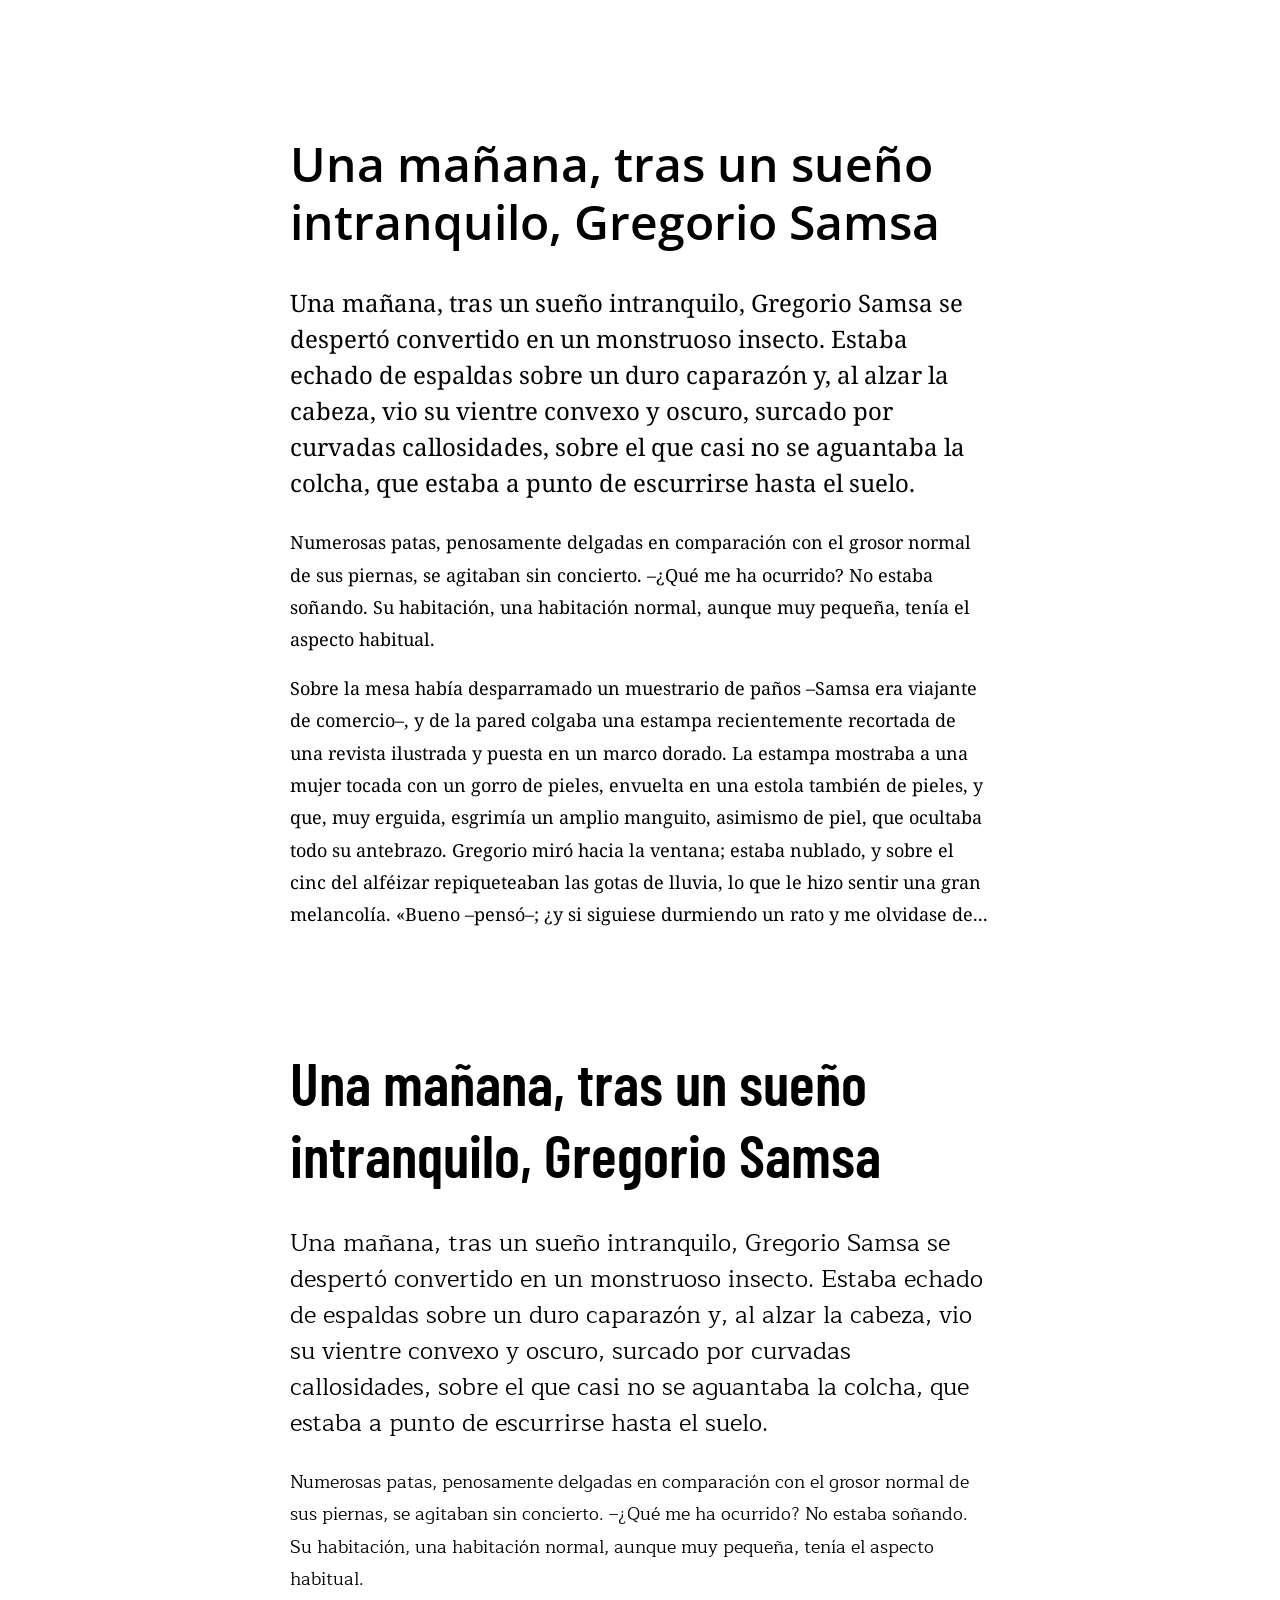
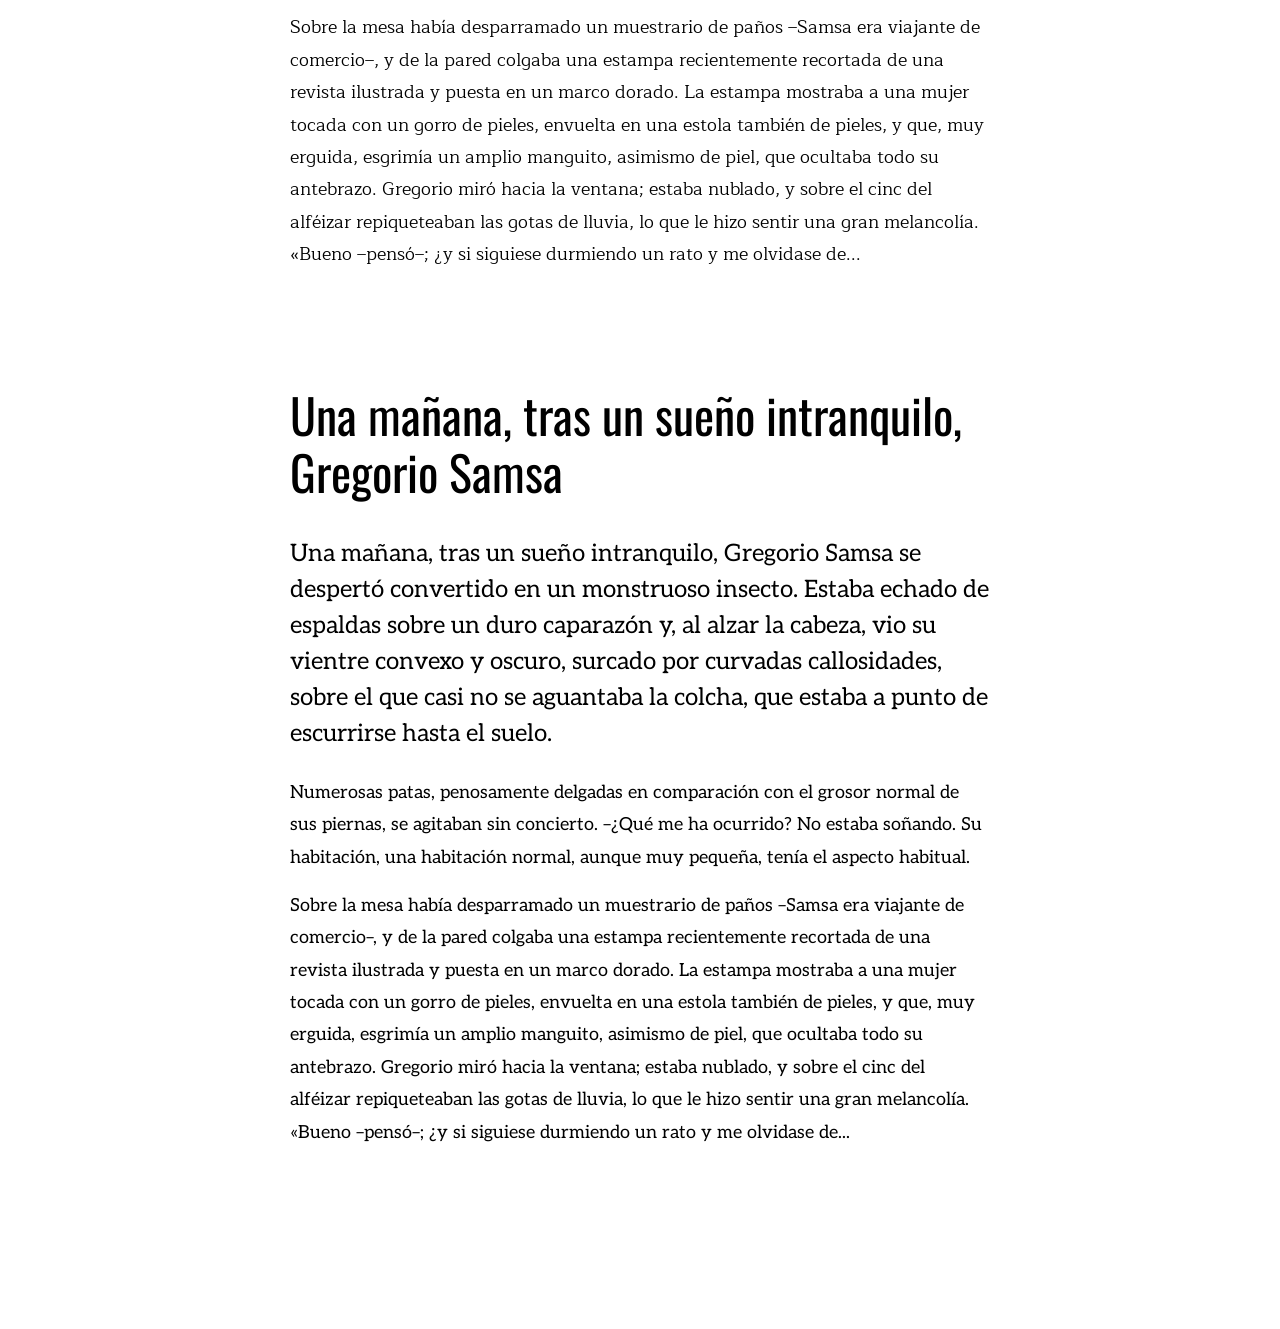
==== index.html @ 842f95c6 "added index file" ====
<!DOCTYPE HTML>
<html lang="en">
  <head>
    <meta charset="utf-8">
    <title>font-test</title>
    <meta name="viewport" content="width=device-width, initial-scale=1">
    <meta name="description" content="Prueba de tipografía para Contexto">
    <meta name="author" content="Guillermo Solano">

<!-- CSS -->

    <link href="css/bootstrap.min.css" rel="stylesheet">
    <link rel="stylesheet" type="text/css" href="css/test.css">
    <link rel="stylesheet" href="https://use.fontawesome.com/releases/v5.7.1/css/all.css" integrity="sha384-fnmOCqbTlWIlj8LyTjo7mOUStjsKC4pOpQbqyi7RrhN7udi9RwhKkMHpvLbHG9Sr" crossorigin="anonymous">
    <link rel="shortcut icon" href="img/gs.ico">
  </head>

<body>
  <div>

<!-- PORTAFOLIO -->

<section id="form">
    <div class="container">
        <div class="row">
            <div class="quiz col-xl-8 offset-xl-2" id="option-1">
                <div class="questions col-xl-12 header">
                    <h1>Una mañana, tras un sueño intranquilo, Gregorio Samsa </h1>
<!--                     <h2>Nunc nec sapien in nunc interdum faucibus eget condimentum nisl.</h2>
                    <h3>Nunc nec sapien in nunc interdum faucibus eget condimentum nisl.</h3>
                    <h4>Nunc nec sapien in nunc interdum faucibus eget condimentum nisl.</h4>
                    <h5>Nunc nec sapien in nunc interdum faucibus eget condimentum nisl.</h5>
                    <h6>Nunc nec sapien in nunc interdum faucibus eget condimentum nisl.</h6> -->
                </div>
                <div class="questions col-xl-12 par-1">
                    <p>Una mañana, tras un sueño intranquilo, Gregorio Samsa se despertó convertido en un monstruoso insecto. Estaba echado de espaldas sobre un duro caparazón y, al alzar la cabeza, vio su vientre convexo y oscuro, surcado por curvadas callosidades, sobre el que casi no se aguantaba la colcha, que estaba a punto de escurrirse hasta el suelo.</p>
                </div>
                <div class="questions col-xl-12 par-2">
                    <p>Numerosas patas, penosamente delgadas en comparación con el grosor normal de sus piernas, se agitaban sin concierto. –¿Qué me ha ocurrido? No estaba soñando. Su habitación, una habitación normal, aunque muy pequeña, tenía el aspecto habitual.</p>
                    <p>Sobre la mesa había desparramado un muestrario de paños –Samsa era viajante de comercio–, y de la pared colgaba una estampa recientemente recortada de una revista ilustrada y puesta en un marco dorado. La estampa mostraba a una mujer tocada con un gorro de pieles, envuelta en una estola también de pieles, y que, muy erguida, esgrimía un amplio manguito, asimismo de piel, que ocultaba todo su antebrazo. Gregorio miró hacia la ventana; estaba nublado, y sobre el cinc del alféizar repiqueteaban las gotas de lluvia, lo que le hizo sentir una gran melancolía. «Bueno –pensó–; ¿y si siguiese durmiendo un rato y me olvidase de...</p>
                </div>
            </div>
        </div>
        <div class="row">
            <div class="quiz col-xl-8 offset-xl-2" id="option-2">
                <div class="questions col-xl-12 header">
                    <h1>Una mañana, tras un sueño intranquilo, Gregorio Samsa </h1>
<!--                     <h2>Nunc nec sapien in nunc interdum faucibus eget condimentum nisl.</h2>
                    <h3>Nunc nec sapien in nunc interdum faucibus eget condimentum nisl.</h3>
                    <h4>Nunc nec sapien in nunc interdum faucibus eget condimentum nisl.</h4>
                    <h5>Nunc nec sapien in nunc interdum faucibus eget condimentum nisl.</h5>
                    <h6>Nunc nec sapien in nunc interdum faucibus eget condimentum nisl.</h6> -->
                </div>
                <div class="questions col-xl-12 par-1">
                    <p>Una mañana, tras un sueño intranquilo, Gregorio Samsa se despertó convertido en un monstruoso insecto. Estaba echado de espaldas sobre un duro caparazón y, al alzar la cabeza, vio su vientre convexo y oscuro, surcado por curvadas callosidades, sobre el que casi no se aguantaba la colcha, que estaba a punto de escurrirse hasta el suelo.</p>
                </div>
                <div class="questions col-xl-12 par-2">
                    <p>Numerosas patas, penosamente delgadas en comparación con el grosor normal de sus piernas, se agitaban sin concierto. –¿Qué me ha ocurrido? No estaba soñando. Su habitación, una habitación normal, aunque muy pequeña, tenía el aspecto habitual.</p>
                    <p>Sobre la mesa había desparramado un muestrario de paños –Samsa era viajante de comercio–, y de la pared colgaba una estampa recientemente recortada de una revista ilustrada y puesta en un marco dorado. La estampa mostraba a una mujer tocada con un gorro de pieles, envuelta en una estola también de pieles, y que, muy erguida, esgrimía un amplio manguito, asimismo de piel, que ocultaba todo su antebrazo. Gregorio miró hacia la ventana; estaba nublado, y sobre el cinc del alféizar repiqueteaban las gotas de lluvia, lo que le hizo sentir una gran melancolía. «Bueno –pensó–; ¿y si siguiese durmiendo un rato y me olvidase de...</p>
                </div>
            </div>
        </div>
        <div class="row">
            <div class="quiz col-xl-8 offset-xl-2" id="option-3">
                <div class="questions col-xl-12 header">
                    <h1>Una mañana, tras un sueño intranquilo, Gregorio Samsa </h1>
<!--                     <h2>Nunc nec sapien in nunc interdum faucibus eget condimentum nisl.</h2>
                    <h3>Nunc nec sapien in nunc interdum faucibus eget condimentum nisl.</h3>
                    <h4>Nunc nec sapien in nunc interdum faucibus eget condimentum nisl.</h4>
                    <h5>Nunc nec sapien in nunc interdum faucibus eget condimentum nisl.</h5>
                    <h6>Nunc nec sapien in nunc interdum faucibus eget condimentum nisl.</h6> -->
                </div>
                <div class="questions col-xl-12 par-1">
                    <p>Una mañana, tras un sueño intranquilo, Gregorio Samsa se despertó convertido en un monstruoso insecto. Estaba echado de espaldas sobre un duro caparazón y, al alzar la cabeza, vio su vientre convexo y oscuro, surcado por curvadas callosidades, sobre el que casi no se aguantaba la colcha, que estaba a punto de escurrirse hasta el suelo.</p>
                </div>
                <div class="questions col-xl-12 par-2">
                    <p>Numerosas patas, penosamente delgadas en comparación con el grosor normal de sus piernas, se agitaban sin concierto. –¿Qué me ha ocurrido? No estaba soñando. Su habitación, una habitación normal, aunque muy pequeña, tenía el aspecto habitual.</p>
                    <p>Sobre la mesa había desparramado un muestrario de paños –Samsa era viajante de comercio–, y de la pared colgaba una estampa recientemente recortada de una revista ilustrada y puesta en un marco dorado. La estampa mostraba a una mujer tocada con un gorro de pieles, envuelta en una estola también de pieles, y que, muy erguida, esgrimía un amplio manguito, asimismo de piel, que ocultaba todo su antebrazo. Gregorio miró hacia la ventana; estaba nublado, y sobre el cinc del alféizar repiqueteaban las gotas de lluvia, lo que le hizo sentir una gran melancolía. «Bueno –pensó–; ¿y si siguiese durmiendo un rato y me olvidase de...</p>
                </div>
            </div>
        </div>
    </div>
</section>



<!-- JAVASCRIPT -->

    <script src="js/bootstrap.min.js"></script>
<!--     <script>
        var submitAnswer = function() {

            var radios = document.getElementsByName('customRadio');
            var val= "";

            for (var i = 0, length = radios.length; i < length; i++) {
                if (radios[i].checked) {
                    val = radios[i].value;
                    break;
                }
            }
            if (val == "" ) {
                alert('Selecciona una respuesta');
            } else if ( val == "Acertado" ) {
                window.location.assign("bio.html");
            } else if ( val == "Irrelevante" ) {
                window.location.assign("sleeping-user.html");
            } else if ( val == "Bonito" ) {
                window.location.assign("nice-design.html");
            } else {
                window.location.assign("wiki-def.html");
              }
            };
    </script> -->


  </body>
</html>
---- css/test.css ----
@import url('https://fonts.googleapis.com/css?family=Open+Sans:300,400,600,700');
@import url('https://fonts.googleapis.com/css?family=Noto+Serif&display=swap');
@import url('https://fonts.googleapis.com/css?family=Maitree&display=swap');
@import url('https://fonts.googleapis.com/css?family=Noto+Sans&display=swap');
@import url('https://fonts.googleapis.com/css?family=Aleo:300|Merriweather:300&display=swap');
@import url('https://fonts.googleapis.com/css?family=Oswald&display=swap');
@import url('https://fonts.googleapis.com/css?family=Barlow+Condensed|Roboto+Condensed&display=swap');

body {
    margin-top: 0;
    position: relative;
    width: 100%;
    background-color: #fff;
    color: #000;
    font-size: 16px;
}

h1,
h2,
h3,
h4,
h5,
h6 {
    font-weight:400;
}

.section-header .section-title {
    font-size: 44px;
    color: #272727;
    text-transform: uppercase;
    position: relative;
    padding-bottom: 20px;
    margin: 0 0 20px;
}

.container-fluid {
    padding: 0 -15px 0 -15px;
    margin-bottom: 0;
    margin-top: 0;
    width: inherit;
}

/* -- STUFF -- */

@media (min-width: 1500px) {

    /* --- FORM --- */
    #form {
        margin: 100px 0;
        height: 100%;
        background-color: #fff;
    }

    /*OPTION 1*/

    #form #option-1 .header h1, h2, h3, h4, h5, h6 {
        margin: 35px 0;
        font-size: 48px;
        font-family: 'Open sans', sans-serif;
        font-weight: 600;
        line-height: 1.2;
    }
    #form #option-1 .par-1 {
        font-family: 'Noto serif', serif;
        margin: 25px 0;
        line-height: 1.5;
        font-size: 24px;
    }
    #form #option-1 .par-2 {
        font-family: 'Noto serif', serif;
        margin: 15px 0 80px 0;
        line-height: 1.8;
        font-size: 18px;
    }

    /*OPTION 2*/
        
    #form #option-2 .header h1, h2, h3, h4, h5, h6 {
        margin: 35px 0;
        font-size: 60px;
        font-family: 'Barlow Condensed', sans-serif;
        font-weight: 600;
        line-height: 1.2;
    }
    #form #option-2 .par-1 {
        font-family: 'Maitree', serif;
        margin: 25px 0;
        line-height: 1.5;
        font-size: 24px;
    }
    #form #option-2 .par-2 {
        font-family: 'Maitree', serif;
        margin: 15px 0 80px 0;
        line-height: 1.8;
        font-size: 18px;
    }

    /*OPTION 3*/
    
    #form #option-3 .header h1, h2, h3, h4, h5, h6 {
        margin: 35px 0;
        font-size: 48px;
        font-family: 'Oswald', serif;
        line-height: 1.2;
    }
    #form #option-3 .par-1 {
        font-family: 'Aleo', serif;
        margin: 25px 0;
        line-height: 1.5;
        font-size: 24px;
    }
    #form #option-3 .par-2 {
        font-family: 'Aleo', serif;
        margin: 15px 0 80px 0;
        line-height: 1.8;
        font-size: 18px;
    }
}

@media (min-width: 1200px) and (max-width: 1499px) {

    /* --- FORM --- */
    #form {
        margin: 100px 0;
        height: 100%;
        background-color: #fff;
    }

    /*OPTION 1*/

    #form #option-1 .header h1, h2, h3, h4, h5, h6 {
        margin: 35px 0;
        font-size: 48px;
        font-family: 'Open sans', sans-serif;
        font-weight: 600;
        line-height: 1.2;
    }
    #form #option-1 .par-1 {
        font-family: 'Noto serif', serif;
        margin: 25px 0;
        line-height: 1.5;
        font-size: 24px;
    }
    #form #option-1 .par-2 {
        font-family: 'Noto serif', serif;
        margin: 15px 0 80px 0;
        line-height: 1.8;
        font-size: 18px;
    }

    /*OPTION 2*/
        
    #form #option-2 .header h1, h2, h3, h4, h5, h6 {
        margin: 35px 0;
        font-size: 60px;
        font-family: 'Barlow Condensed', sans-serif;
        font-weight: 600;
        line-height: 1.2;
    }
    #form #option-2 .par-1 {
        font-family: 'Maitree', serif;
        margin: 25px 0;
        line-height: 1.5;
        font-size: 24px;
    }
    #form #option-2 .par-2 {
        font-family: 'Maitree', serif;
        margin: 15px 0 80px 0;
        line-height: 1.8;
        font-size: 18px;
    }

    /*OPTION 3*/
    
    #form #option-3 .header h1, h2, h3, h4, h5, h6 {
        margin: 35px 0;
        font-size: 48px;
        font-family: 'Oswald', serif;
        line-height: 1.2;
    }
    #form #option-3 .par-1 {
        font-family: 'Aleo', serif;
        margin: 25px 0;
        line-height: 1.5;
        font-size: 24px;
    }
    #form #option-3 .par-2 {
        font-family: 'Aleo', serif;
        margin: 15px 0 80px 0;
        line-height: 1.8;
        font-size: 18px;
    }
}

@media (min-width: 992px) and (max-width: 1199px) {


    #form {
        margin: 100px 0;
        height: 100%;
        background-color: #fff;
    }

    /*OPTION 1*/

    #form #option-1 .header h1, h2, h3, h4, h5, h6 {
        margin: 35px 0;
        font-size: 48px;
        font-family: 'Open sans', sans-serif;
        font-weight: 600;
        line-height: 1.2;
    }
    #form #option-1 .par-1 {
        font-family: 'Noto serif', serif;
        margin: 25px 0;
        line-height: 1.5;
        font-size: 24px;
    }
    #form #option-1 .par-2 {
        font-family: 'Noto serif', serif;
        margin: 15px 0 80px 0;
        line-height: 1.8;
        font-size: 18px;
    }

    /*OPTION 2*/
        
    #form #option-2 .header h1, h2, h3, h4, h5, h6 {
        margin: 35px 0;
        font-size: 60px;
        font-family: 'Barlow Condensed', sans-serif;
        font-weight: 600;
        line-height: 1.2;
    }
    #form #option-2 .par-1 {
        font-family: 'Maitree', serif;
        margin: 25px 0;
        line-height: 1.5;
        font-size: 24px;
    }
    #form #option-2 .par-2 {
        font-family: 'Maitree', serif;
        margin: 15px 0 80px 0;
        line-height: 1.8;
        font-size: 18px;
    }

    /*OPTION 3*/
    
    #form #option-3 .header h1, h2, h3, h4, h5, h6 {
        margin: 35px 0;
        font-size: 48px;
        font-family: 'Oswald', serif;
        line-height: 1.2;
    }
    #form #option-3 .par-1 {
        font-family: 'Aleo', serif;
        margin: 25px 0;
        line-height: 1.5;
        font-size: 24px;
    }
    #form #option-3 .par-2 {
        font-family: 'Aleo', serif;
        margin: 15px 0 80px 0;
        line-height: 1.8;
        font-size: 18px;
    }
}

@media (min-width: 768px) and (max-width: 991px) {

  /* --- FORM --- */
    #form {
        margin: 100px 0;
        height: 100%;
        background-color: #fff;
    }

    /*OPTION 1*/

    #form #option-1 .header h1, h2, h3, h4, h5, h6 {
        margin: 35px 0;
        font-size: 48px;
        font-family: 'Open sans', sans-serif;
        font-weight: 600;
        line-height: 1.2;
    }
    #form #option-1 .par-1 {
        font-family: 'Noto serif', serif;
        margin: 25px 0;
        line-height: 1.5;
        font-size: 24px;
    }
    #form #option-1 .par-2 {
        font-family: 'Noto serif', serif;
        margin: 15px 0 80px 0;
        line-height: 1.8;
        font-size: 18px;
    }

    /*OPTION 2*/
        
    #form #option-2 .header h1, h2, h3, h4, h5, h6 {
        margin: 35px 0;
        font-size: 60px;
        font-family: 'Barlow Condensed', sans-serif;
        font-weight: 600;
        line-height: 1.2;
    }
    #form #option-2 .par-1 {
        font-family: 'Maitree', serif;
        margin: 25px 0;
        line-height: 1.5;
        font-size: 24px;
    }
    #form #option-2 .par-2 {
        font-family: 'Maitree', serif;
        margin: 15px 0 80px 0;
        line-height: 1.8;
        font-size: 18px;
    }

    /*OPTION 3*/
    
    #form #option-3 .header h1, h2, h3, h4, h5, h6 {
        margin: 35px 0;
        font-size: 48px;
        font-family: 'Oswald', serif;
        line-height: 1.2;
    }
    #form #option-3 .par-1 {
        font-family: 'Aleo', serif;
        margin: 25px 0;
        line-height: 1.5;
        font-size: 24px;
    }
    #form #option-3 .par-2 {
        font-family: 'Aleo', serif;
        margin: 15px 0 80px 0;
        line-height: 1.8;
        font-size: 18px;
    }
}

@media (min-width: 576px) and (max-width: 767px) {

 /* --- FORM --- */
    #form {
        margin: 100px 0;
        height: 100%;
        background-color: #fff;
    }

    /*OPTION 1*/

    #form #option-1 .header h1, h2, h3, h4, h5, h6 {
        margin: 35px 0;
        font-size: 48px;
        font-family: 'Open sans', sans-serif;
        font-weight: 600;
        line-height: 1.2;
    }
    #form #option-1 .par-1 {
        font-family: 'Noto serif', serif;
        margin: 25px 0;
        line-height: 1.5;
        font-size: 24px;
    }
    #form #option-1 .par-2 {
        font-family: 'Noto serif', serif;
        margin: 15px 0 80px 0;
        line-height: 1.8;
        font-size: 18px;
    }

    /*OPTION 2*/
        
    #form #option-2 .header h1, h2, h3, h4, h5, h6 {
        margin: 35px 0;
        font-size: 60px;
        font-family: 'Barlow Condensed', sans-serif;
        font-weight: 600;
        line-height: 1.2;
    }
    #form #option-2 .par-1 {
        font-family: 'Maitree', serif;
        margin: 25px 0;
        line-height: 1.5;
        font-size: 24px;
    }
    #form #option-2 .par-2 {
        font-family: 'Maitree', serif;
        margin: 15px 0 80px 0;
        line-height: 1.8;
        font-size: 18px;
    }

    /*OPTION 3*/
    
    #form #option-3 .header h1, h2, h3, h4, h5, h6 {
        margin: 35px 0;
        font-size: 48px;
        font-family: 'Oswald', serif;
        line-height: 1.2;
    }
    #form #option-3 .par-1 {
        font-family: 'Aleo', serif;
        margin: 25px 0;
        line-height: 1.5;
        font-size: 24px;
    }
    #form #option-3 .par-2 {
        font-family: 'Aleo', serif;
        margin: 15px 0 80px 0;
        line-height: 1.8;
        font-size: 18px;
    }
}

@media (min-width: 375px) and (max-width: 575px) {

  /* --- FORM --- */
    #form {
        margin: 100px 0;
        height: 100%;
        background-color: #fff;
    }

    /*OPTION 1*/

    #form #option-1 .header h1, h2, h3, h4, h5, h6 {
        margin: 35px 0;
        font-size: 48px;
        font-family: 'Open sans', sans-serif;
        font-weight: 600;
        line-height: 1.2;
    }
    #form #option-1 .par-1 {
        font-family: 'Noto serif', serif;
        margin: 25px 0;
        line-height: 1.5;
        font-size: 24px;
    }
    #form #option-1 .par-2 {
        font-family: 'Noto serif', serif;
        margin: 15px 0 80px 0;
        line-height: 1.8;
        font-size: 18px;
    }

    /*OPTION 2*/
        
    #form #option-2 .header h1, h2, h3, h4, h5, h6 {
        margin: 35px 0;
        font-size: 60px;
        font-family: 'Barlow Condensed', sans-serif;
        font-weight: 600;
        line-height: 1.2;
    }
    #form #option-2 .par-1 {
        font-family: 'Maitree', serif;
        margin: 25px 0;
        line-height: 1.5;
        font-size: 24px;
    }
    #form #option-2 .par-2 {
        font-family: 'Maitree', serif;
        margin: 15px 0 80px 0;
        line-height: 1.8;
        font-size: 18px;
    }

    /*OPTION 3*/
    
    #form #option-3 .header h1, h2, h3, h4, h5, h6 {
        margin: 35px 0;
        font-size: 48px;
        font-family: 'Oswald', serif;
        line-height: 1.2;
    }
    #form #option-3 .par-1 {
        font-family: 'Aleo', serif;
        margin: 25px 0;
        line-height: 1.5;
        font-size: 24px;
    }
    #form #option-3 .par-2 {
        font-family: 'Aleo', serif;
        margin: 15px 0 80px 0;
        line-height: 1.8;
        font-size: 18px;
    }
}

@media (max-width: 374px) {

 /* --- FORM --- */
    #form {
        margin: 100px 0;
        height: 100%;
        background-color: #fff;
    }

    /*OPTION 1*/

    #form #option-1 .header h1, h2, h3, h4, h5, h6 {
        margin: 35px 0;
        font-size: 36px;
        font-family: 'Open sans', sans-serif;
        font-weight: 600;
        line-height: 1.2;
    }
    #form #option-1 .par-1 {
        font-family: 'Noto serif', serif;
        margin: 25px 0;
        line-height: 1.5;
        font-size: 20px;
    }
    #form #option-1 .par-2 {
        font-family: 'Noto serif', serif;
        margin: 15px 0 80px 0;
        line-height: 1.8;
        font-size: 16px;
    }

    /*OPTION 2*/
        
    #form #option-2 .header h1, h2, h3, h4, h5, h6 {
        margin: 35px 0;
        font-size: 40px;
        font-family: 'Barlow Condensed', sans-serif;
        font-weight: 600;
        line-height: 1.2;
    }
    #form #option-2 .par-1 {
        font-family: 'Maitree', serif;
        margin: 25px 0;
        line-height: 1.5;
        font-size: 20px;
    }
    #form #option-2 .par-2 {
        font-family: 'Maitree', serif;
        margin: 15px 0 80px 0;
        line-height: 1.8;
        font-size: 16px;
    }

    /*OPTION 3*/
    
    #form #option-3 .header h1, h2, h3, h4, h5, h6 {
        margin: 35px 0;
        font-size: 40px;
        font-family: 'Oswald', serif;
        line-height: 1.2;
    }
    #form #option-3 .par-1 {
        font-family: 'Aleo', serif;
        margin: 25px 0;
        line-height: 1.5;
        font-size: 20px;
    }
    #form #option-3 .par-2 {
        font-family: 'Aleo', serif;
        margin: 15px 0 80px 0;
        line-height: 1.8;
        font-size: 16px;
    }
}
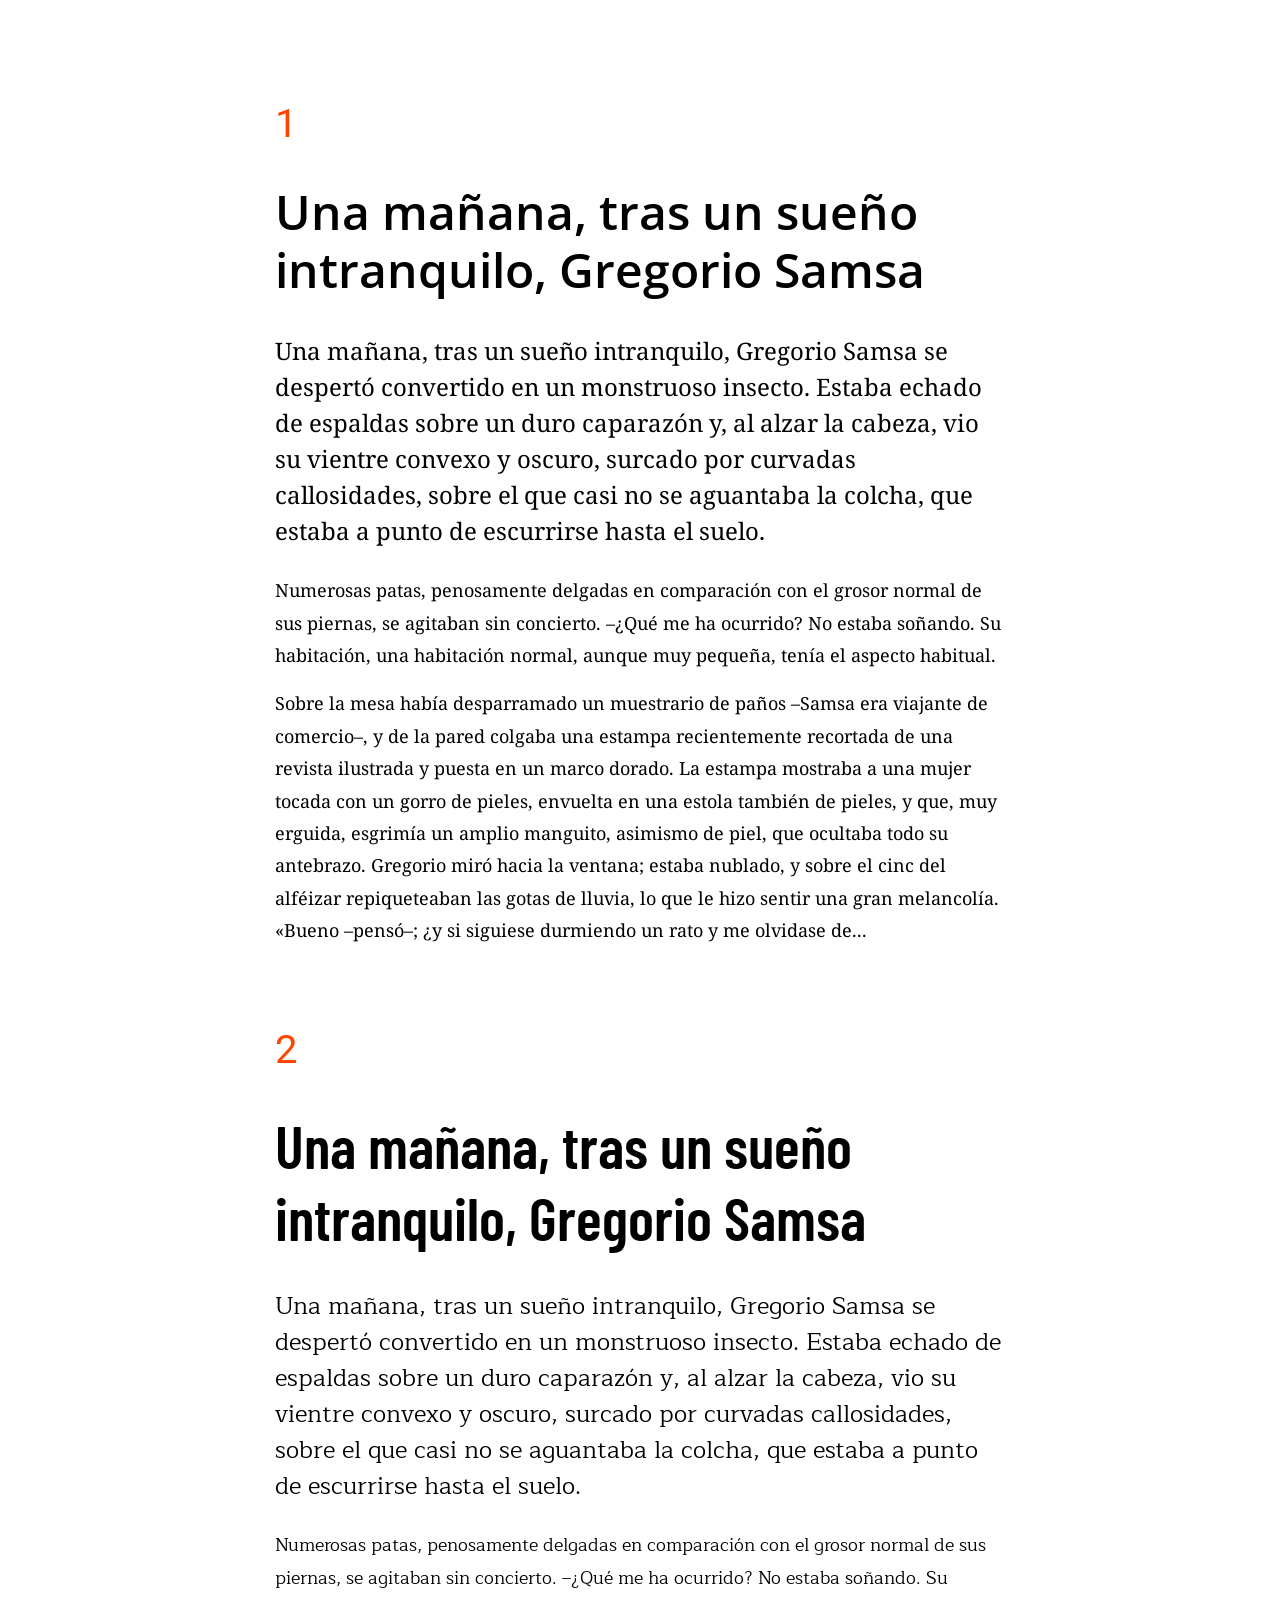
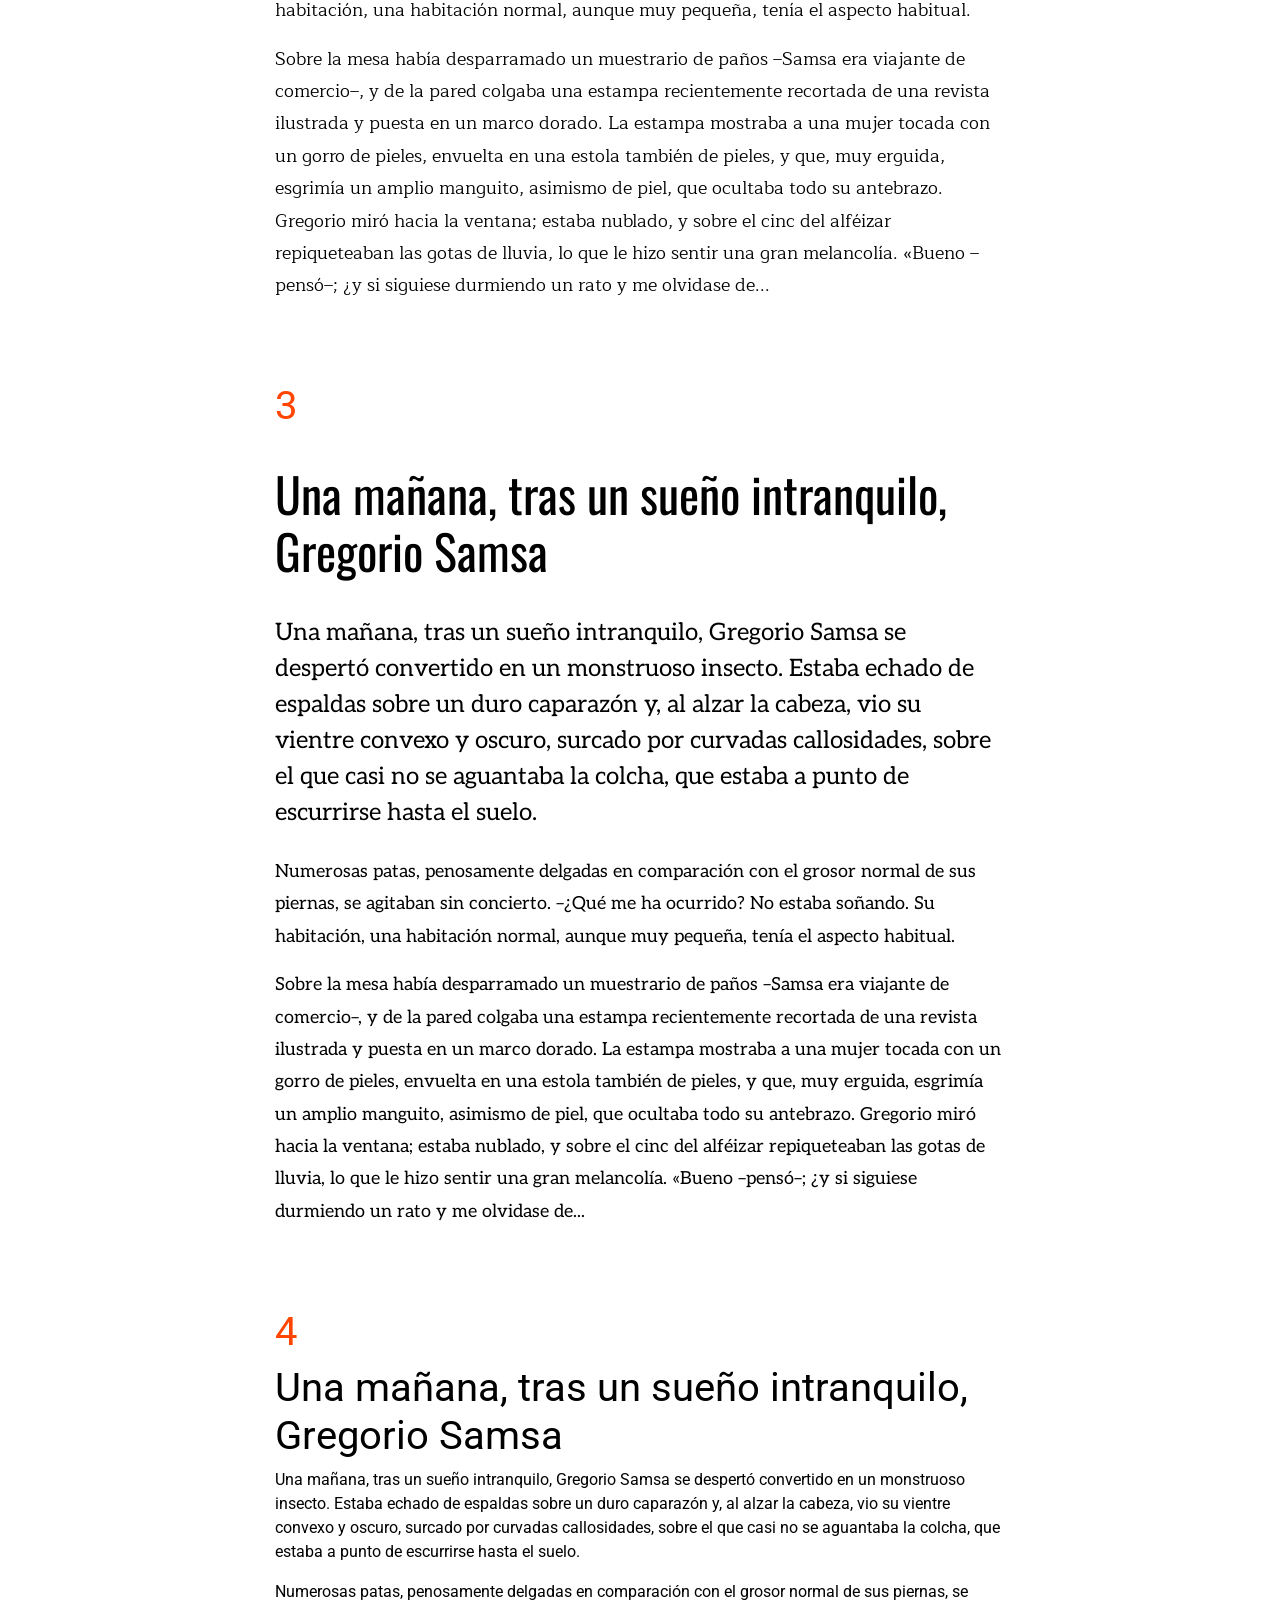
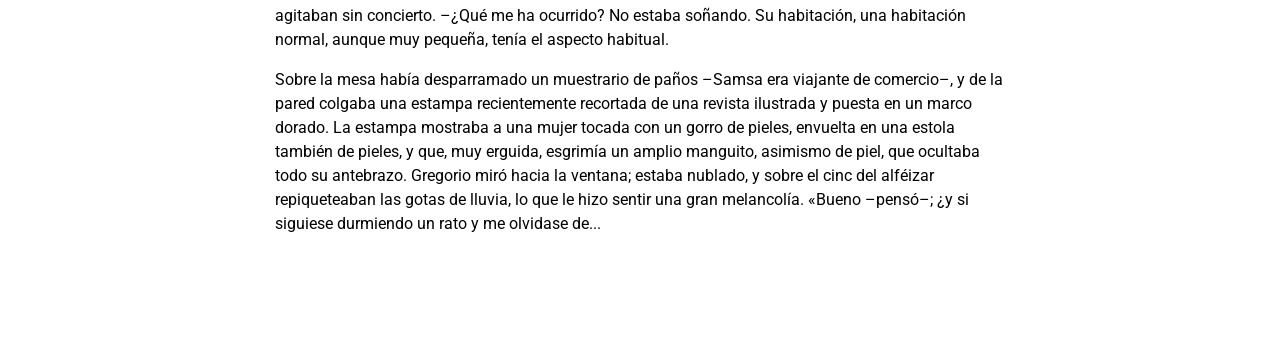
==== commit 54c560e4: "new styles + general fixes" ====
--- a/index.html
+++ b/index.html
@@ -22,65 +22,82 @@
 
 <section id="form">
     <div class="container">
-        <div class="row">
-            <div class="quiz col-xl-8 offset-xl-2" id="option-1">
-                <div class="questions col-xl-12 header">
-                    <h1>Una mañana, tras un sueño intranquilo, Gregorio Samsa </h1>
-<!--                     <h2>Nunc nec sapien in nunc interdum faucibus eget condimentum nisl.</h2>
-                    <h3>Nunc nec sapien in nunc interdum faucibus eget condimentum nisl.</h3>
-                    <h4>Nunc nec sapien in nunc interdum faucibus eget condimentum nisl.</h4>
-                    <h5>Nunc nec sapien in nunc interdum faucibus eget condimentum nisl.</h5>
-                    <h6>Nunc nec sapien in nunc interdum faucibus eget condimentum nisl.</h6> -->
-                </div>
-                <div class="questions col-xl-12 par-1">
-                    <p>Una mañana, tras un sueño intranquilo, Gregorio Samsa se despertó convertido en un monstruoso insecto. Estaba echado de espaldas sobre un duro caparazón y, al alzar la cabeza, vio su vientre convexo y oscuro, surcado por curvadas callosidades, sobre el que casi no se aguantaba la colcha, que estaba a punto de escurrirse hasta el suelo.</p>
-                </div>
-                <div class="questions col-xl-12 par-2">
-                    <p>Numerosas patas, penosamente delgadas en comparación con el grosor normal de sus piernas, se agitaban sin concierto. –¿Qué me ha ocurrido? No estaba soñando. Su habitación, una habitación normal, aunque muy pequeña, tenía el aspecto habitual.</p>
-                    <p>Sobre la mesa había desparramado un muestrario de paños –Samsa era viajante de comercio–, y de la pared colgaba una estampa recientemente recortada de una revista ilustrada y puesta en un marco dorado. La estampa mostraba a una mujer tocada con un gorro de pieles, envuelta en una estola también de pieles, y que, muy erguida, esgrimía un amplio manguito, asimismo de piel, que ocultaba todo su antebrazo. Gregorio miró hacia la ventana; estaba nublado, y sobre el cinc del alféizar repiqueteaban las gotas de lluvia, lo que le hizo sentir una gran melancolía. «Bueno –pensó–; ¿y si siguiese durmiendo un rato y me olvidase de...</p>
-                </div>
-            </div>
-        </div>
-        <div class="row">
-            <div class="quiz col-xl-8 offset-xl-2" id="option-2">
-                <div class="questions col-xl-12 header">
-                    <h1>Una mañana, tras un sueño intranquilo, Gregorio Samsa </h1>
-<!--                     <h2>Nunc nec sapien in nunc interdum faucibus eget condimentum nisl.</h2>
-                    <h3>Nunc nec sapien in nunc interdum faucibus eget condimentum nisl.</h3>
-                    <h4>Nunc nec sapien in nunc interdum faucibus eget condimentum nisl.</h4>
-                    <h5>Nunc nec sapien in nunc interdum faucibus eget condimentum nisl.</h5>
-                    <h6>Nunc nec sapien in nunc interdum faucibus eget condimentum nisl.</h6> -->
-                </div>
-                <div class="questions col-xl-12 par-1">
-                    <p>Una mañana, tras un sueño intranquilo, Gregorio Samsa se despertó convertido en un monstruoso insecto. Estaba echado de espaldas sobre un duro caparazón y, al alzar la cabeza, vio su vientre convexo y oscuro, surcado por curvadas callosidades, sobre el que casi no se aguantaba la colcha, que estaba a punto de escurrirse hasta el suelo.</p>
-                </div>
-                <div class="questions col-xl-12 par-2">
-                    <p>Numerosas patas, penosamente delgadas en comparación con el grosor normal de sus piernas, se agitaban sin concierto. –¿Qué me ha ocurrido? No estaba soñando. Su habitación, una habitación normal, aunque muy pequeña, tenía el aspecto habitual.</p>
-                    <p>Sobre la mesa había desparramado un muestrario de paños –Samsa era viajante de comercio–, y de la pared colgaba una estampa recientemente recortada de una revista ilustrada y puesta en un marco dorado. La estampa mostraba a una mujer tocada con un gorro de pieles, envuelta en una estola también de pieles, y que, muy erguida, esgrimía un amplio manguito, asimismo de piel, que ocultaba todo su antebrazo. Gregorio miró hacia la ventana; estaba nublado, y sobre el cinc del alféizar repiqueteaban las gotas de lluvia, lo que le hizo sentir una gran melancolía. «Bueno –pensó–; ¿y si siguiese durmiendo un rato y me olvidase de...</p>
-                </div>
-            </div>
-        </div>
-        <div class="row">
-            <div class="quiz col-xl-8 offset-xl-2" id="option-3">
-                <div class="questions col-xl-12 header">
-                    <h1>Una mañana, tras un sueño intranquilo, Gregorio Samsa </h1>
-<!--                     <h2>Nunc nec sapien in nunc interdum faucibus eget condimentum nisl.</h2>
-                    <h3>Nunc nec sapien in nunc interdum faucibus eget condimentum nisl.</h3>
-                    <h4>Nunc nec sapien in nunc interdum faucibus eget condimentum nisl.</h4>
-                    <h5>Nunc nec sapien in nunc interdum faucibus eget condimentum nisl.</h5>
-                    <h6>Nunc nec sapien in nunc interdum faucibus eget condimentum nisl.</h6> -->
-                </div>
-                <div class="questions col-xl-12 par-1">
-                    <p>Una mañana, tras un sueño intranquilo, Gregorio Samsa se despertó convertido en un monstruoso insecto. Estaba echado de espaldas sobre un duro caparazón y, al alzar la cabeza, vio su vientre convexo y oscuro, surcado por curvadas callosidades, sobre el que casi no se aguantaba la colcha, que estaba a punto de escurrirse hasta el suelo.</p>
-                </div>
-                <div class="questions col-xl-12 par-2">
-                    <p>Numerosas patas, penosamente delgadas en comparación con el grosor normal de sus piernas, se agitaban sin concierto. –¿Qué me ha ocurrido? No estaba soñando. Su habitación, una habitación normal, aunque muy pequeña, tenía el aspecto habitual.</p>
-                    <p>Sobre la mesa había desparramado un muestrario de paños –Samsa era viajante de comercio–, y de la pared colgaba una estampa recientemente recortada de una revista ilustrada y puesta en un marco dorado. La estampa mostraba a una mujer tocada con un gorro de pieles, envuelta en una estola también de pieles, y que, muy erguida, esgrimía un amplio manguito, asimismo de piel, que ocultaba todo su antebrazo. Gregorio miró hacia la ventana; estaba nublado, y sobre el cinc del alféizar repiqueteaban las gotas de lluvia, lo que le hizo sentir una gran melancolía. «Bueno –pensó–; ¿y si siguiese durmiendo un rato y me olvidase de...</p>
-                </div>
+        <div class="option-title row">
+            <div class="col-xl-8 offset-xl-2 col-md-8 offset-md-2 col-sm-10 offset-1 col-12">
+
+                    <div class="row">
+                        <div class="quiz col-xl-12" id="option-1">
+                            <h1 style="color: #FF4500">1</h1>
+                            <div class="questions header">
+                                <h1>Una mañana, tras un sueño intranquilo, Gregorio Samsa </h1>
+                            </div>
+                            <div class="questions par-1">
+                                <p>Una mañana, tras un sueño intranquilo, Gregorio Samsa se despertó convertido en un monstruoso insecto. Estaba echado de espaldas sobre un duro caparazón y, al alzar la cabeza, vio su vientre convexo y oscuro, surcado por curvadas callosidades, sobre el que casi no se aguantaba la colcha, que estaba a punto de escurrirse hasta el suelo.</p>
+                            </div>
+                            <div class="questions par-2">
+                                <p>Numerosas patas, penosamente delgadas en comparación con el grosor normal de sus piernas, se agitaban sin concierto. –¿Qué me ha ocurrido? No estaba soñando. Su habitación, una habitación normal, aunque muy pequeña, tenía el aspecto habitual.</p>
+                                <p>Sobre la mesa había desparramado un muestrario de paños –Samsa era viajante de comercio–, y de la pared colgaba una estampa recientemente recortada de una revista ilustrada y puesta en un marco dorado. La estampa mostraba a una mujer tocada con un gorro de pieles, envuelta en una estola también de pieles, y que, muy erguida, esgrimía un amplio manguito, asimismo de piel, que ocultaba todo su antebrazo. Gregorio miró hacia la ventana; estaba nublado, y sobre el cinc del alféizar repiqueteaban las gotas de lluvia, lo que le hizo sentir una gran melancolía. «Bueno –pensó–; ¿y si siguiese durmiendo un rato y me olvidase de...</p>
+                            </div>
+                        </div>
+                    </div>
+                    <div class="row">
+                        <div class="quiz col-xl-12" id="option-2">
+                            <h1 style="color: #FF4500">2</h1>
+                            <div class="questions header">
+                                <h1>Una mañana, tras un sueño intranquilo, Gregorio Samsa </h1>
+                            </div>
+                            <div class="questions par-1">
+                                <p>Una mañana, tras un sueño intranquilo, Gregorio Samsa se despertó convertido en un monstruoso insecto. Estaba echado de espaldas sobre un duro caparazón y, al alzar la cabeza, vio su vientre convexo y oscuro, surcado por curvadas callosidades, sobre el que casi no se aguantaba la colcha, que estaba a punto de escurrirse hasta el suelo.</p>
+                            </div>
+                            <div class="questions par-2">
+                                <p>Numerosas patas, penosamente delgadas en comparación con el grosor normal de sus piernas, se agitaban sin concierto. –¿Qué me ha ocurrido? No estaba soñando. Su habitación, una habitación normal, aunque muy pequeña, tenía el aspecto habitual.</p>
+                                <p>Sobre la mesa había desparramado un muestrario de paños –Samsa era viajante de comercio–, y de la pared colgaba una estampa recientemente recortada de una revista ilustrada y puesta en un marco dorado. La estampa mostraba a una mujer tocada con un gorro de pieles, envuelta en una estola también de pieles, y que, muy erguida, esgrimía un amplio manguito, asimismo de piel, que ocultaba todo su antebrazo. Gregorio miró hacia la ventana; estaba nublado, y sobre el cinc del alféizar repiqueteaban las gotas de lluvia, lo que le hizo sentir una gran melancolía. «Bueno –pensó–; ¿y si siguiese durmiendo un rato y me olvidase de...</p>
+                            </div>
+                        </div>
+                    </div>
+                    <div class="row">
+                        <div class="quiz col-xl-12" id="option-3">
+                            <h1 style="color: #FF4500">3</h1>
+                            <div class="questions header">
+                                <h1>Una mañana, tras un sueño intranquilo, Gregorio Samsa </h1>
+                            </div>
+                            <div class="questions par-1">
+                                <p>Una mañana, tras un sueño intranquilo, Gregorio Samsa se despertó convertido en un monstruoso insecto. Estaba echado de espaldas sobre un duro caparazón y, al alzar la cabeza, vio su vientre convexo y oscuro, surcado por curvadas callosidades, sobre el que casi no se aguantaba la colcha, que estaba a punto de escurrirse hasta el suelo.</p>
+                            </div>
+                            <div class="questions par-2">
+                                <p>Numerosas patas, penosamente delgadas en comparación con el grosor normal de sus piernas, se agitaban sin concierto. –¿Qué me ha ocurrido? No estaba soñando. Su habitación, una habitación normal, aunque muy pequeña, tenía el aspecto habitual.</p>
+                                <p>Sobre la mesa había desparramado un muestrario de paños –Samsa era viajante de comercio–, y de la pared colgaba una estampa recientemente recortada de una revista ilustrada y puesta en un marco dorado. La estampa mostraba a una mujer tocada con un gorro de pieles, envuelta en una estola también de pieles, y que, muy erguida, esgrimía un amplio manguito, asimismo de piel, que ocultaba todo su antebrazo. Gregorio miró hacia la ventana; estaba nublado, y sobre el cinc del alféizar repiqueteaban las gotas de lluvia, lo que le hizo sentir una gran melancolía. «Bueno –pensó–; ¿y si siguiese durmiendo un rato y me olvidase de...</p>
+                            </div>
+
+                        </div>
+                    </div>
+                    <div class="row">
+                        <div class="quiz col-xl-12" id="option-4">
+                            <h1 style="color: #FF4500">4</h1>
+                            <div class="questions header">
+                                <h1>Una mañana, tras un sueño intranquilo, Gregorio Samsa </h1>
+                            </div>
+                            <div class="questions par-1">
+                                <p>Una mañana, tras un sueño intranquilo, Gregorio Samsa se despertó convertido en un monstruoso insecto. Estaba echado de espaldas sobre un duro caparazón y, al alzar la cabeza, vio su vientre convexo y oscuro, surcado por curvadas callosidades, sobre el que casi no se aguantaba la colcha, que estaba a punto de escurrirse hasta el suelo.</p>
+                            </div>
+                            <div class="questions par-2">
+                                <p>Numerosas patas, penosamente delgadas en comparación con el grosor normal de sus piernas, se agitaban sin concierto. –¿Qué me ha ocurrido? No estaba soñando. Su habitación, una habitación normal, aunque muy pequeña, tenía el aspecto habitual.</p>
+                                <p>Sobre la mesa había desparramado un muestrario de paños –Samsa era viajante de comercio–, y de la pared colgaba una estampa recientemente recortada de una revista ilustrada y puesta en un marco dorado. La estampa mostraba a una mujer tocada con un gorro de pieles, envuelta en una estola también de pieles, y que, muy erguida, esgrimía un amplio manguito, asimismo de piel, que ocultaba todo su antebrazo. Gregorio miró hacia la ventana; estaba nublado, y sobre el cinc del alféizar repiqueteaban las gotas de lluvia, lo que le hizo sentir una gran melancolía. «Bueno –pensó–; ¿y si siguiese durmiendo un rato y me olvidase de...</p>
+                            </div>
+                        </div>
+                    </div>
+
+
             </div>
         </div>
     </div>
+
+    <!-- option b -->
+
+
 </section>
+
+
 
 
 
--- a/css/test.css
+++ b/css/test.css
@@ -5,6 +5,9 @@
 @import url('https://fonts.googleapis.com/css?family=Aleo:300|Merriweather:300&display=swap');
 @import url('https://fonts.googleapis.com/css?family=Oswald&display=swap');
 @import url('https://fonts.googleapis.com/css?family=Barlow+Condensed|Roboto+Condensed&display=swap');
+@import url('https://fonts.googleapis.com/css?family=Roboto&display=swap');
+@import url('https://fonts.googleapis.com/css?family=Source+Sans+Pro&display=swap');
+@import url('https://fonts.googleapis.com/css?family=PT+Sans&display=swap');
 
 body {
     margin-top: 0;
@@ -51,6 +54,11 @@
         background-color: #fff;
     }
 
+    /* --- OPTION TITLE --- */
+
+    .option-title h1 {
+    }
+
     /*OPTION 1*/
 
     #form #option-1 .header h1, h2, h3, h4, h5, h6 {
@@ -111,6 +119,28 @@
     }
     #form #option-3 .par-2 {
         font-family: 'Aleo', serif;
+        margin: 15px 0 80px 0;
+        line-height: 1.8;
+        font-size: 18px;
+    }
+
+        /*OPTION 4*/
+    
+    #form #option-4 .header h1, h2, h3, h4, h5, h6 {
+        margin: 35px 0;
+        font-size: 48px;
+        font-family: 'Roboto', sans-serif;
+        line-height: 1.2;
+        font-weight: 600;
+    }
+    #form #option-4 .par-1 {
+        font-family: 'Open Sans', sans-serif;
+        margin: 25px 0;
+        line-height: 1.5;
+        font-size: 24px;
+    }
+    #form #option-4 .par-2 {
+        font-family: 'Open Sans', sans-serif;
         margin: 15px 0 80px 0;
         line-height: 1.8;
         font-size: 18px;
